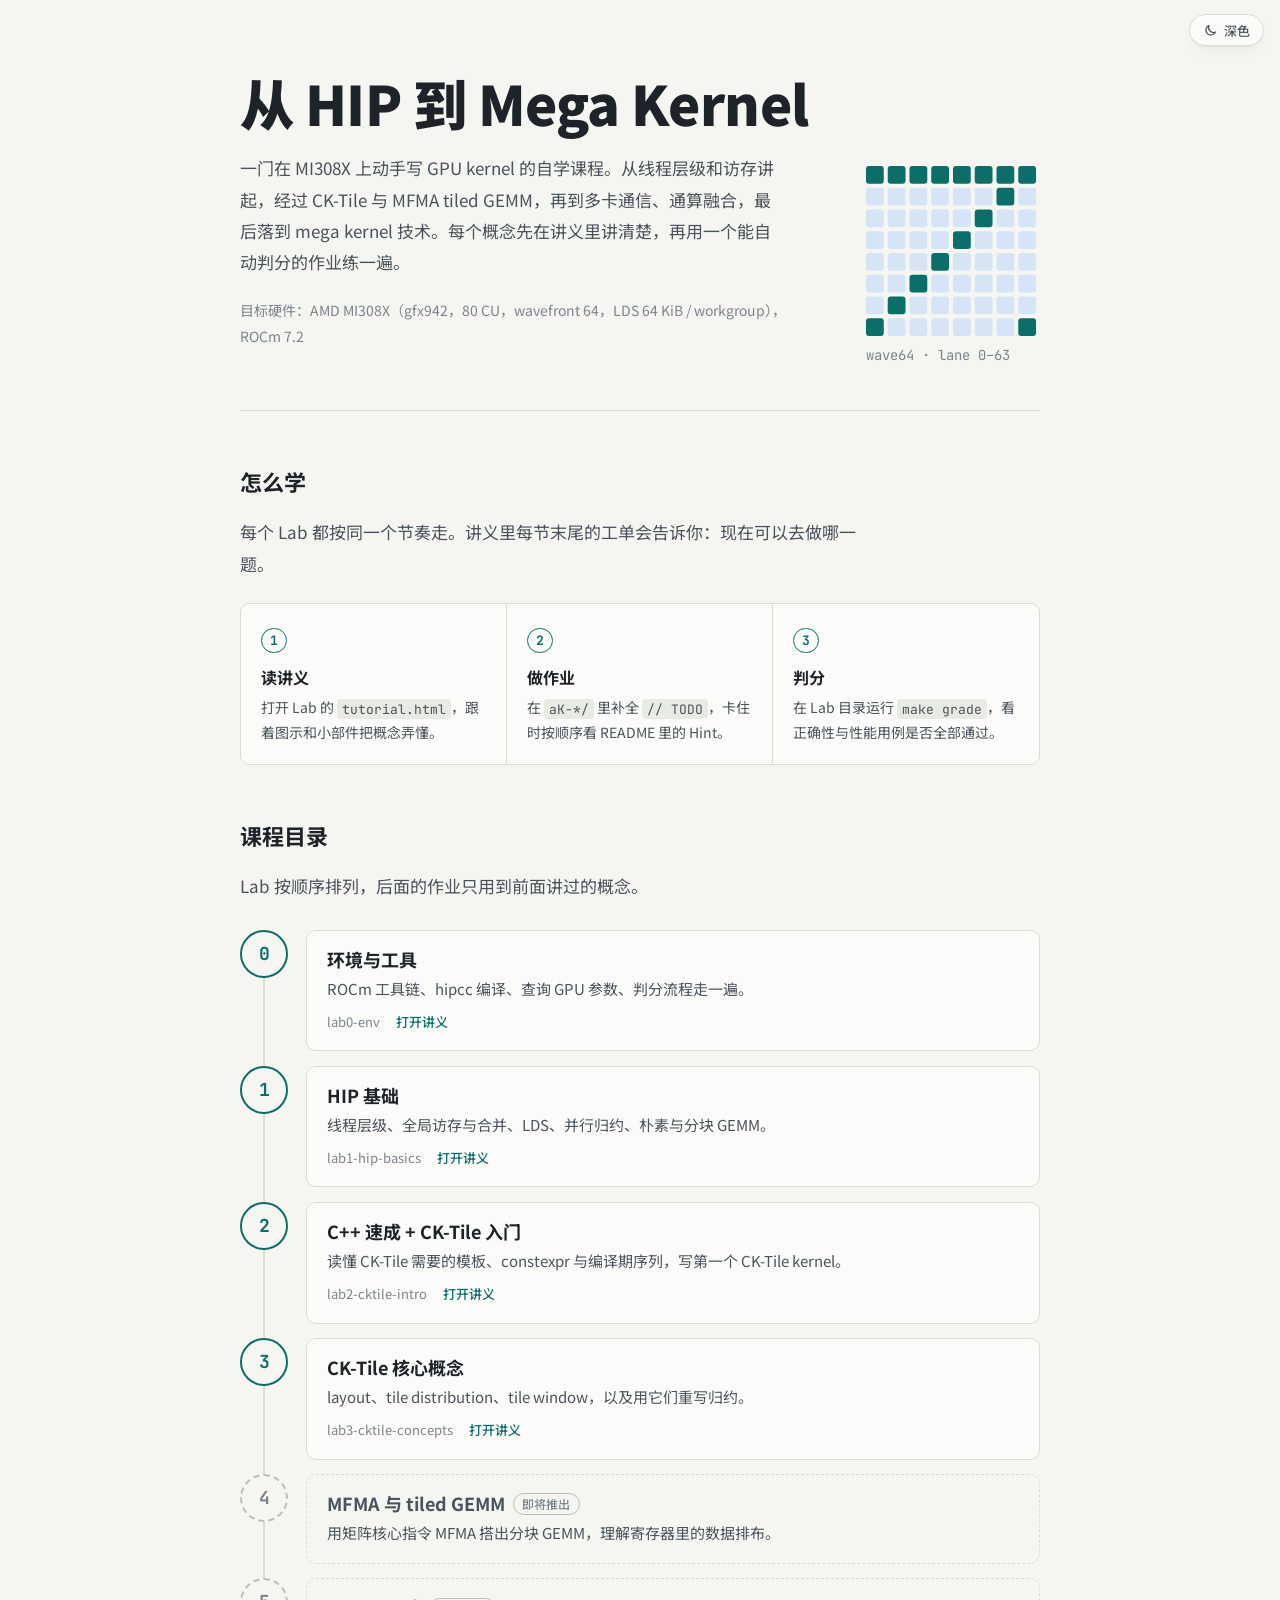
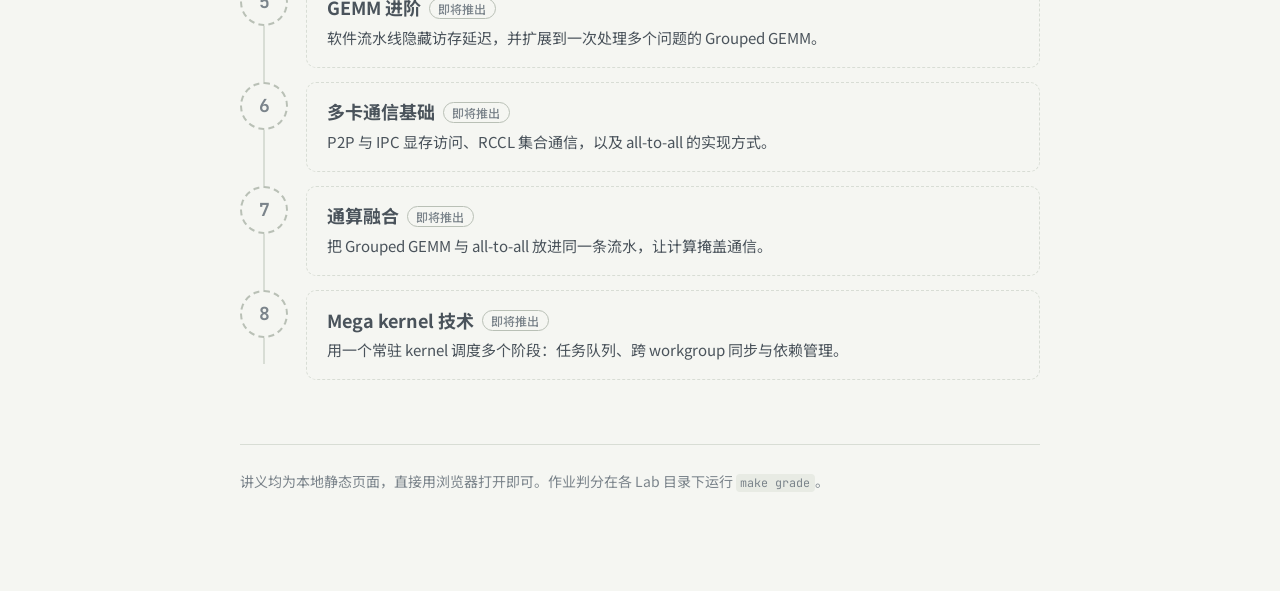
==== site/index.html @ 119263e5 "feat(site): add tutorial design system and course index Co-Authored-By: Claude <noreply@anthropic.co" ====
<!doctype html>
<html lang="zh-CN">
<head>
<meta charset="utf-8">
<meta name="viewport" content="width=device-width, initial-scale=1">
<title>HIP / CK-Tile 自学课程</title>
<link rel="stylesheet" href="../common/tutorial.css">
<script src="../common/tutorial.js"></script>
</head>
<body class="site">
<main class="site-main">

<header class="site-hero">
  <div>
    <h1>从 HIP 到 Mega Kernel</h1>
    <p class="lede">一门在 MI308X 上动手写 GPU kernel 的自学课程。从线程层级和访存讲起，经过 CK-Tile 与 MFMA tiled GEMM，再到多卡通信、通算融合，最后落到 mega kernel 技术。每个概念先在讲义里讲清楚，再用一个能自动判分的作业练一遍。</p>
    <p class="hw">目标硬件：AMD MI308X（gfx942，80 CU，wavefront 64，LDS 64 KiB / workgroup），ROCm 7.2</p>
  </div>
  <svg class="wave-art" viewBox="-1 -1 89 102" role="img" aria-label="一个 wavefront 的 64 个 lane">
      <rect x="0" y="0" width="9" height="9" rx="1.5" class="on"/>
      <rect x="11" y="0" width="9" height="9" rx="1.5" class="on"/>
      <rect x="22" y="0" width="9" height="9" rx="1.5" class="on"/>
      <rect x="33" y="0" width="9" height="9" rx="1.5" class="on"/>
      <rect x="44" y="0" width="9" height="9" rx="1.5" class="on"/>
      <rect x="55" y="0" width="9" height="9" rx="1.5" class="on"/>
      <rect x="66" y="0" width="9" height="9" rx="1.5" class="on"/>
      <rect x="77" y="0" width="9" height="9" rx="1.5" class="on"/>
      <rect x="0" y="11" width="9" height="9" rx="1.5"/>
      <rect x="11" y="11" width="9" height="9" rx="1.5"/>
      <rect x="22" y="11" width="9" height="9" rx="1.5"/>
      <rect x="33" y="11" width="9" height="9" rx="1.5"/>
      <rect x="44" y="11" width="9" height="9" rx="1.5"/>
      <rect x="55" y="11" width="9" height="9" rx="1.5"/>
      <rect x="66" y="11" width="9" height="9" rx="1.5" class="on"/>
      <rect x="77" y="11" width="9" height="9" rx="1.5"/>
      <rect x="0" y="22" width="9" height="9" rx="1.5"/>
      <rect x="11" y="22" width="9" height="9" rx="1.5"/>
      <rect x="22" y="22" width="9" height="9" rx="1.5"/>
      <rect x="33" y="22" width="9" height="9" rx="1.5"/>
      <rect x="44" y="22" width="9" height="9" rx="1.5"/>
      <rect x="55" y="22" width="9" height="9" rx="1.5" class="on"/>
      <rect x="66" y="22" width="9" height="9" rx="1.5"/>
      <rect x="77" y="22" width="9" height="9" rx="1.5"/>
      <rect x="0" y="33" width="9" height="9" rx="1.5"/>
      <rect x="11" y="33" width="9" height="9" rx="1.5"/>
      <rect x="22" y="33" width="9" height="9" rx="1.5"/>
      <rect x="33" y="33" width="9" height="9" rx="1.5"/>
      <rect x="44" y="33" width="9" height="9" rx="1.5" class="on"/>
      <rect x="55" y="33" width="9" height="9" rx="1.5"/>
      <rect x="66" y="33" width="9" height="9" rx="1.5"/>
      <rect x="77" y="33" width="9" height="9" rx="1.5"/>
      <rect x="0" y="44" width="9" height="9" rx="1.5"/>
      <rect x="11" y="44" width="9" height="9" rx="1.5"/>
      <rect x="22" y="44" width="9" height="9" rx="1.5"/>
      <rect x="33" y="44" width="9" height="9" rx="1.5" class="on"/>
      <rect x="44" y="44" width="9" height="9" rx="1.5"/>
      <rect x="55" y="44" width="9" height="9" rx="1.5"/>
      <rect x="66" y="44" width="9" height="9" rx="1.5"/>
      <rect x="77" y="44" width="9" height="9" rx="1.5"/>
      <rect x="0" y="55" width="9" height="9" rx="1.5"/>
      <rect x="11" y="55" width="9" height="9" rx="1.5"/>
      <rect x="22" y="55" width="9" height="9" rx="1.5" class="on"/>
      <rect x="33" y="55" width="9" height="9" rx="1.5"/>
      <rect x="44" y="55" width="9" height="9" rx="1.5"/>
      <rect x="55" y="55" width="9" height="9" rx="1.5"/>
      <rect x="66" y="55" width="9" height="9" rx="1.5"/>
      <rect x="77" y="55" width="9" height="9" rx="1.5"/>
      <rect x="0" y="66" width="9" height="9" rx="1.5"/>
      <rect x="11" y="66" width="9" height="9" rx="1.5" class="on"/>
      <rect x="22" y="66" width="9" height="9" rx="1.5"/>
      <rect x="33" y="66" width="9" height="9" rx="1.5"/>
      <rect x="44" y="66" width="9" height="9" rx="1.5"/>
      <rect x="55" y="66" width="9" height="9" rx="1.5"/>
      <rect x="66" y="66" width="9" height="9" rx="1.5"/>
      <rect x="77" y="66" width="9" height="9" rx="1.5"/>
      <rect x="0" y="77" width="9" height="9" rx="1.5" class="on"/>
      <rect x="11" y="77" width="9" height="9" rx="1.5"/>
      <rect x="22" y="77" width="9" height="9" rx="1.5"/>
      <rect x="33" y="77" width="9" height="9" rx="1.5"/>
      <rect x="44" y="77" width="9" height="9" rx="1.5"/>
      <rect x="55" y="77" width="9" height="9" rx="1.5"/>
      <rect x="66" y="77" width="9" height="9" rx="1.5"/>
      <rect x="77" y="77" width="9" height="9" rx="1.5" class="on"/>
      <text x="0" y="98">wave64 · lane 0–63</text>
  </svg>
</header>

<section class="site-section" aria-labelledby="how">
  <h2 id="how">怎么学</h2>
  <p>每个 Lab 都按同一个节奏走。讲义里每节末尾的工单会告诉你：现在可以去做哪一题。</p>
  <ol class="loop">
    <li><b>读讲义</b><span>打开 Lab 的 <code>tutorial.html</code>，跟着图示和小部件把概念弄懂。</span></li>
    <li><b>做作业</b><span>在 <code>aK-*/</code> 里补全 <code>// TODO</code>，卡住时按顺序看 README 里的 Hint。</span></li>
    <li><b>判分</b><span>在 Lab 目录运行 <code>make grade</code>，看正确性与性能用例是否全部通过。</span></li>
  </ol>
</section>

<section class="site-section" aria-labelledby="labs">
  <h2 id="labs">课程目录</h2>
  <p>Lab 按顺序排列，后面的作业只用到前面讲过的概念。</p>
  <ol class="lab-track">
    <li class="lab">
      <span class="lab-num" aria-hidden="true">0</span>
      <a class="lab-card" href="../lab0-env/tutorial.html">
        <p class="lab-title">环境与工具</p>
        <p class="lab-topics">ROCm 工具链、hipcc 编译、查询 GPU 参数、判分流程走一遍。</p>
        <div class="lab-foot"><span>lab0-env</span><span class="go">打开讲义</span></div>
      </a>
    </li>
    <li class="lab">
      <span class="lab-num" aria-hidden="true">1</span>
      <a class="lab-card" href="../lab1-hip-basics/tutorial.html">
        <p class="lab-title">HIP 基础</p>
        <p class="lab-topics">线程层级、全局访存与合并、LDS、并行归约、朴素与分块 GEMM。</p>
        <div class="lab-foot"><span>lab1-hip-basics</span><span class="go">打开讲义</span></div>
      </a>
    </li>
    <li class="lab">
      <span class="lab-num" aria-hidden="true">2</span>
      <a class="lab-card" href="../lab2-cktile-intro/tutorial.html">
        <p class="lab-title">C++ 速成 + CK-Tile 入门</p>
        <p class="lab-topics">读懂 CK-Tile 需要的模板、constexpr 与编译期序列，写第一个 CK-Tile kernel。</p>
        <div class="lab-foot"><span>lab2-cktile-intro</span><span class="go">打开讲义</span></div>
      </a>
    </li>
    <li class="lab">
      <span class="lab-num" aria-hidden="true">3</span>
      <a class="lab-card" href="../lab3-cktile-concepts/tutorial.html">
        <p class="lab-title">CK-Tile 核心概念</p>
        <p class="lab-topics">layout、tile distribution、tile window，以及用它们重写归约。</p>
        <div class="lab-foot"><span>lab3-cktile-concepts</span><span class="go">打开讲义</span></div>
      </a>
    </li>
    <li class="lab soon">
      <span class="lab-num" aria-hidden="true">4</span>
      <div class="lab-card">
        <p class="lab-title">MFMA 与 tiled GEMM<span class="tag-soon">即将推出</span></p>
        <p class="lab-topics">用矩阵核心指令 MFMA 搭出分块 GEMM，理解寄存器里的数据排布。</p>
      </div>
    </li>
    <li class="lab soon">
      <span class="lab-num" aria-hidden="true">5</span>
      <div class="lab-card">
        <p class="lab-title">GEMM 进阶<span class="tag-soon">即将推出</span></p>
        <p class="lab-topics">软件流水线隐藏访存延迟，并扩展到一次处理多个问题的 Grouped GEMM。</p>
      </div>
    </li>
    <li class="lab soon">
      <span class="lab-num" aria-hidden="true">6</span>
      <div class="lab-card">
        <p class="lab-title">多卡通信基础<span class="tag-soon">即将推出</span></p>
        <p class="lab-topics">P2P 与 IPC 显存访问、RCCL 集合通信，以及 all-to-all 的实现方式。</p>
      </div>
    </li>
    <li class="lab soon">
      <span class="lab-num" aria-hidden="true">7</span>
      <div class="lab-card">
        <p class="lab-title">通算融合<span class="tag-soon">即将推出</span></p>
        <p class="lab-topics">把 Grouped GEMM 与 all-to-all 放进同一条流水，让计算掩盖通信。</p>
      </div>
    </li>
    <li class="lab soon">
      <span class="lab-num" aria-hidden="true">8</span>
      <div class="lab-card">
        <p class="lab-title">Mega kernel 技术<span class="tag-soon">即将推出</span></p>
        <p class="lab-topics">用一个常驻 kernel 调度多个阶段：任务队列、跨 workgroup 同步与依赖管理。</p>
      </div>
    </li>
  </ol>
</section>

<footer class="site-footer">
  <p>讲义均为本地静态页面，直接用浏览器打开即可。作业判分在各 Lab 目录下运行 <code>make grade</code>。</p>
</footer>
</main>
</body>
</html>
---- common/tutorial.css ----
/* 设计方向：「工程讲义 / 实验记录本」——冷调绘图纸底色、墨色正文、硅片青作结构色，长时间阅读优先。
   唯一的“大胆”之处是 assignment-card：做成带撕线票根的实验工单，把读讲义和动手做作业明确连接起来。
   图示 figure.diagram 用浅网格底纹（工程制图感），SVG 颜色只取 --d-* 变量，浅/深色自动适配。
   其余组件克制：callout 用左侧色条 + 标签，代码块用安静的浅底面板与语言标签。
   正文 Noto Sans SC 17px / 1.85 行高、行宽约 38 个汉字；代码 JetBrains Mono。 */

@import url("https://fonts.googleapis.com/css2?family=JetBrains+Mono:wght@400;500;700&family=Noto+Sans+SC:wght@400;500;700;900&display=swap");

/* ---------- 颜色 token ---------- */
:root {
  color-scheme: light;
  --paper: #f5f6f2;          /* 页面底：冷调绘图纸 */
  --paper-raised: #fbfcf9;   /* 抬升面：卡片、表格 */
  --ink: #1d2328;            /* 正文 */
  --ink-soft: #4a535b;       /* 次要文字 */
  --ink-faint: #7b848b;      /* 注释、元信息 */
  --rule: #d8ddd5;           /* 分隔线 */
  --rule-strong: #b9c0b6;
  --grid: rgba(11, 110, 105, 0.07);

  --accent: #0b6e69;         /* 硅片青：链接、目录高亮 */
  --accent-soft: #dcece9;
  --signal: #9a5a07;         /* 工单琥珀：assignment */
  --signal-soft: #f6ead6;
  --note: #2b5c9e;
  --note-soft: #e3ebf6;
  --warn: #8a6100;
  --warn-soft: #f7efd6;
  --pitfall: #b3261e;
  --pitfall-soft: #f8e4e1;

  --code-bg: #eceee8;
  --code-ink: #1f262c;
  --code-border: #d3d8cf;
  --inline-code-bg: #e8ebe4;

  /* 代码高亮 */
  --hl-keyword: #7a2fa3;
  --hl-type: #0b6e69;
  --hl-string: #8a4a00;
  --hl-number: #a3341e;
  --hl-comment: #6f7a72;
  --hl-func: #2b5c9e;
  --hl-meta: #a3341e;

  /* SVG 图示调色板 */
  --d-stroke: #3a434b;
  --d-text: #1d2328;
  --d-muted: #8a939a;
  --d-bg: #fbfcf9;
  --d-1: #3f7fc4;   /* 蓝：线程 / lane */
  --d-2: #19958c;   /* 青：LDS / 共享 */
  --d-3: #d18a1c;   /* 琥珀：全局内存 */
  --d-4: #c0493a;   /* 红：冲突 / 高亮 */
  --d-5: #7a56b8;   /* 紫：寄存器 */
  --d-1-soft: #d6e5f5;
  --d-2-soft: #d2ece9;
  --d-3-soft: #f5e4c7;
  --d-4-soft: #f4d8d3;
  --d-5-soft: #e4dcf2;

  --focus: #0b6e69;
  --shadow: 0 1px 0 rgba(29, 35, 40, 0.04), 0 6px 18px -10px rgba(29, 35, 40, 0.18);

  --font-body: "Noto Sans SC", system-ui, -apple-system, "PingFang SC", "Microsoft YaHei", sans-serif;
  --font-mono: "JetBrains Mono", ui-monospace, "SFMono-Regular", Menlo, Consolas, monospace;
  --measure: 40rem;
  --toc-w: 16rem;
}

@media (prefers-color-scheme: dark) {
  :root:not([data-theme="light"]) {
    color-scheme: dark;
    --paper: #171c21;
    --paper-raised: #1e252b;
    --ink: #e2e6e3;
    --ink-soft: #b3bbb8;
    --ink-faint: #848d8b;
    --rule: #2e373e;
    --rule-strong: #43505a;
    --grid: rgba(94, 200, 190, 0.06);
    --accent: #5ec8be;
    --accent-soft: #1d3b3a;
    --signal: #e8ae55;
    --signal-soft: #352a19;
    --note: #86b2ea;
    --note-soft: #1c2a3c;
    --warn: #e2c060;
    --warn-soft: #332d17;
    --pitfall: #f08b80;
    --pitfall-soft: #3a201e;
    --code-bg: #12171b;
    --code-ink: #dde3e0;
    --code-border: #2a333a;
    --inline-code-bg: #262e35;
    --hl-keyword: #d19bf0;
    --hl-type: #6fd3c8;
    --hl-string: #e8b46e;
    --hl-number: #f29a86;
    --hl-comment: #7d8a86;
    --hl-func: #8fb8f0;
    --hl-meta: #f29a86;
    --d-stroke: #b9c2c0;
    --d-text: #e2e6e3;
    --d-muted: #7d8785;
    --d-bg: #1e252b;
    --d-1: #6ea6e6;
    --d-2: #4cc2b6;
    --d-3: #e3a548;
    --d-4: #ec7565;
    --d-5: #a88ae0;
    --d-1-soft: #22344a;
    --d-2-soft: #1b3936;
    --d-3-soft: #3b2f1b;
    --d-4-soft: #40241f;
    --d-5-soft: #2f2742;
    --focus: #5ec8be;
    --shadow: 0 1px 0 rgba(0, 0, 0, 0.3), 0 8px 22px -12px rgba(0, 0, 0, 0.6);
  }
}

:root[data-theme="dark"] {
  color-scheme: dark;
  --paper: #171c21;
  --paper-raised: #1e252b;
  --ink: #e2e6e3;
  --ink-soft: #b3bbb8;
  --ink-faint: #848d8b;
  --rule: #2e373e;
  --rule-strong: #43505a;
  --grid: rgba(94, 200, 190, 0.06);
  --accent: #5ec8be;
  --accent-soft: #1d3b3a;
  --signal: #e8ae55;
  --signal-soft: #352a19;
  --note: #86b2ea;
  --note-soft: #1c2a3c;
  --warn: #e2c060;
  --warn-soft: #332d17;
  --pitfall: #f08b80;
  --pitfall-soft: #3a201e;
  --code-bg: #12171b;
  --code-ink: #dde3e0;
  --code-border: #2a333a;
  --inline-code-bg: #262e35;
  --hl-keyword: #d19bf0;
  --hl-type: #6fd3c8;
  --hl-string: #e8b46e;
  --hl-number: #f29a86;
  --hl-comment: #7d8a86;
  --hl-func: #8fb8f0;
  --hl-meta: #f29a86;
  --d-stroke: #b9c2c0;
  --d-text: #e2e6e3;
  --d-muted: #7d8785;
  --d-bg: #1e252b;
  --d-1: #6ea6e6;
  --d-2: #4cc2b6;
  --d-3: #e3a548;
  --d-4: #ec7565;
  --d-5: #a88ae0;
  --d-1-soft: #22344a;
  --d-2-soft: #1b3936;
  --d-3-soft: #3b2f1b;
  --d-4-soft: #40241f;
  --d-5-soft: #2f2742;
  --focus: #5ec8be;
  --shadow: 0 1px 0 rgba(0, 0, 0, 0.3), 0 8px 22px -12px rgba(0, 0, 0, 0.6);
}

/* ---------- 基础 ---------- */
*, *::before, *::after { box-sizing: border-box; }
html { -webkit-text-size-adjust: 100%; scroll-behavior: smooth; scroll-padding-top: 1.5rem; }
@media (prefers-reduced-motion: reduce) { html { scroll-behavior: auto; } * { transition: none !important; animation: none !important; } }

body {
  margin: 0;
  background: var(--paper);
  color: var(--ink);
  font-family: var(--font-body);
  font-size: 17px;
  line-height: 1.85;
  font-feature-settings: "palt" 0;
  text-rendering: optimizeLegibility;
  -webkit-font-smoothing: antialiased;
  overflow-wrap: break-word;
}

a { color: var(--accent); text-decoration: underline; text-decoration-thickness: 1px; text-underline-offset: 3px; text-decoration-color: color-mix(in srgb, var(--accent) 45%, transparent); }
a:hover { text-decoration-color: var(--accent); }
:focus-visible { outline: 2px solid var(--focus); outline-offset: 2px; border-radius: 3px; }

::selection { background: var(--accent-soft); color: var(--ink); }

/* ---------- 页面骨架 ---------- */
body.tut {
  display: grid;
  grid-template-columns: var(--toc-w) minmax(0, 1fr);
  min-height: 100vh;
}

.toc {
  position: sticky;
  top: 0;
  align-self: start;
  height: 100vh;
  overflow-y: auto;
  padding: 2rem 1.25rem 3rem 1.5rem;
  border-right: 1px solid var(--rule);
  font-size: 0.875rem;
  line-height: 1.55;
  scrollbar-width: thin;
}
.toc a.toc-home { display: inline-block; border-left: 0; padding: 0; color: var(--ink-faint); text-decoration: none; font-size: 0.8125rem; margin-bottom: 0.75rem; }
.toc a.toc-home:hover { color: var(--accent); }
.toc-title { font-weight: 700; font-size: 0.9375rem; color: var(--ink); margin: 0 0 1rem; line-height: 1.4; }
.toc ol { list-style: none; margin: 0; padding: 0; }
.toc li { margin: 0; }
.toc a {
  display: block;
  padding: 0.3rem 0 0.3rem 0.75rem;
  border-left: 2px solid var(--rule);
  color: var(--ink-soft);
  text-decoration: none;
}
.toc a:hover { color: var(--ink); border-left-color: var(--rule-strong); }
.toc li.lvl-3 a { padding-left: 1.6rem; font-size: 0.8125rem; color: var(--ink-faint); }
.toc a.active { color: var(--accent); border-left-color: var(--accent); font-weight: 500; }
.toc li.lvl-3 a.active { color: var(--accent); }
.toc a .sec { font-family: var(--font-mono); font-size: 0.8em; margin-right: 0.45em; opacity: 0.85; }
.toc-toggle { display: none; }

.content {
  min-width: 0;
  padding: 3.5rem clamp(1rem, 5vw, 4rem) 6rem;
}
.content > * { max-width: var(--measure); margin-left: auto; margin-right: auto; }
.content > figure.diagram, .content > .widget, .content > pre, .content > .table-wrap, .content > table.facts { max-width: calc(var(--measure) + 6rem); }

/* ---------- 标题与正文 ---------- */
.doc-header { margin-bottom: 3rem; padding-bottom: 2rem; border-bottom: 1px solid var(--rule); }
.doc-kicker { color: var(--accent); font-weight: 500; font-size: 0.9375rem; margin: 0 0 0.5rem; }
h1 {
  font-size: clamp(2rem, 4.5vw, 2.75rem);
  line-height: 1.25;
  font-weight: 900;
  letter-spacing: -0.01em;
  margin: 0 0 1rem;
}
.doc-lede { color: var(--ink-soft); font-size: 1.0625rem; margin: 0; }
.doc-meta { color: var(--ink-faint); font-size: 0.875rem; margin-top: 1rem; }

h2 {
  font-size: 1.625rem;
  line-height: 1.35;
  font-weight: 700;
  margin-top: 4.5rem;
  margin-bottom: 1.25rem;
  padding-top: 1.25rem;
  border-top: 1px solid var(--rule);
}
h2 .sec, h3 .sec { font-family: var(--font-mono); font-weight: 500; color: var(--accent); margin-right: 0.6em; font-size: 0.85em; }
h3 { font-size: 1.25rem; line-height: 1.45; font-weight: 700; margin-top: 2.75rem; margin-bottom: 0.75rem; }
h4 { font-size: 1.0625rem; font-weight: 700; margin-top: 2rem; margin-bottom: 0.5rem; }
h2, h3, h4 { scroll-margin-top: 1.5rem; }
h2 + h3 { margin-top: 1.5rem; }
.doc-header + h2 { border-top: 0; padding-top: 0; margin-top: 0; }

p { margin: 0 0 1.15em; }
ul, ol { padding-left: 1.5em; margin: 0 0 1.15em; }
li { margin: 0.3em 0; }
li::marker { color: var(--ink-faint); }
strong { font-weight: 700; color: var(--ink); }
em { font-style: normal; text-emphasis: filled dot; -webkit-text-emphasis: filled dot; text-emphasis-color: var(--accent); -webkit-text-emphasis-color: var(--accent); text-emphasis-position: under right; -webkit-text-emphasis-position: under; }
hr { border: 0; border-top: 1px solid var(--rule); margin: 3rem auto; }
blockquote { margin: 1.5em auto; padding: 0 0 0 1.2em; border-left: 3px solid var(--rule-strong); color: var(--ink-soft); }

/* ---------- 代码 ---------- */
code, kbd, samp, pre { font-family: var(--font-mono); font-size: 0.875em; font-variant-ligatures: none; }
:not(pre) > code {
  background: var(--inline-code-bg);
  padding: 0.12em 0.38em;
  border-radius: 4px;
  font-size: 0.84em;
  white-space: break-spaces;
}
pre {
  position: relative;
  background: var(--code-bg);
  color: var(--code-ink);
  border: 1px solid var(--code-border);
  border-radius: 8px;
  padding: 1.1rem 1.25rem;
  margin: 1.5rem auto 1.75rem;
  overflow-x: auto;
  line-height: 1.65;
  font-size: 0.875rem;
  tab-size: 4;
  scrollbar-width: thin;
}
pre code { font-size: inherit; background: none; padding: 0; color: inherit; display: block; }
pre[data-lang]::before {
  content: attr(data-lang);
  position: absolute;
  top: 0;
  right: 0;
  padding: 0.15rem 0.6rem;
  font-size: 0.6875rem;
  color: var(--ink-faint);
  border-left: 1px solid var(--code-border);
  border-bottom: 1px solid var(--code-border);
  border-bottom-left-radius: 6px;
  background: var(--paper-raised);
}
pre .copy-btn {
  position: absolute;
  bottom: 0.5rem;
  right: 0.5rem;
  opacity: 0;
}
pre:hover .copy-btn, pre .copy-btn:focus-visible { opacity: 1; }
@media (hover: none) { pre .copy-btn { opacity: 1; } }

/* highlight.js 配色（不加载外部主题，颜色全部来自 token） */
.hljs { background: transparent; color: var(--code-ink); }
.hljs-keyword, .hljs-selector-tag, .hljs-built_in.hljs-keyword { color: var(--hl-keyword); }
.hljs-type, .hljs-built_in, .hljs-class .hljs-title, .hljs-title.class_ { color: var(--hl-type); }
.hljs-string, .hljs-char, .hljs-template-variable { color: var(--hl-string); }
.hljs-number, .hljs-literal { color: var(--hl-number); }
.hljs-comment, .hljs-quote { color: var(--hl-comment); } /* 不用斜体：中文斜体难读 */
.hljs-title.function_, .hljs-function .hljs-title { color: var(--hl-func); }
.hljs-meta, .hljs-meta .hljs-keyword { color: var(--hl-meta); }
.hljs-meta .hljs-string { color: var(--hl-string); }
.hljs-variable, .hljs-attr, .hljs-params { color: var(--code-ink); }
.hljs-subst { color: var(--code-ink); }
.hljs-emphasis { font-style: italic; }
.hljs-strong { font-weight: 700; }
/* 代码里的 TODO 标记 */
.hljs-comment .todo, code .todo { color: var(--signal); font-weight: 700; font-style: normal; }

/* ---------- 按钮 / 键帽 ---------- */
.btn {
  font: 500 0.75rem/1 var(--font-body);
  color: var(--ink-soft);
  background: var(--paper-raised);
  border: 1px solid var(--rule-strong);
  border-radius: 5px;
  padding: 0.4rem 0.6rem;
  cursor: pointer;
}
.btn:hover { color: var(--ink); border-color: var(--ink-faint); }

.kbd, kbd {
  display: inline-block;
  font-family: var(--font-mono);
  font-size: 0.78em;
  line-height: 1.3;
  padding: 0.1em 0.45em;
  border: 1px solid var(--rule-strong);
  border-bottom-width: 2px;
  border-radius: 4px;
  background: var(--paper-raised);
  color: var(--ink);
  white-space: nowrap;
}

/* ---------- 主题切换 ---------- */
.theme-toggle {
  position: fixed;
  top: 0.9rem;
  right: 1rem;
  z-index: 30;
  display: inline-flex;
  align-items: center;
  gap: 0.4rem;
  font: 500 0.8125rem/1 var(--font-body);
  color: var(--ink-soft);
  background: var(--paper-raised);
  border: 1px solid var(--rule);
  border-radius: 999px;
  padding: 0.45rem 0.8rem;
  cursor: pointer;
  box-shadow: var(--shadow);
}
.theme-toggle:hover { color: var(--ink); border-color: var(--rule-strong); }
.theme-toggle svg { width: 15px; height: 15px; }

/* ---------- Callout ---------- */
.callout {
  --c: var(--note);
  --c-soft: var(--note-soft);
  position: relative;
  margin: 1.75rem auto;
  padding: 0.95rem 1.2rem 0.95rem 1.25rem;
  background: var(--c-soft);
  border-left: 4px solid var(--c);
  border-radius: 0 8px 8px 0;
  font-size: 0.96rem;
  line-height: 1.8;
}
.callout > :last-child { margin-bottom: 0; }
.callout::before {
  content: "说明";
  display: block;
  font-weight: 700;
  font-size: 0.875rem;
  color: var(--c);
  margin-bottom: 0.25rem;
}
.callout[data-title]::before { content: attr(data-title); }
.callout.note { --c: var(--note); --c-soft: var(--note-soft); }
.callout.warn { --c: var(--warn); --c-soft: var(--warn-soft); }
.callout.warn:not([data-title])::before { content: "注意"; }
.callout.pitfall { --c: var(--pitfall); --c-soft: var(--pitfall-soft); border-left-style: double; border-left-width: 6px; }
.callout.pitfall:not([data-title])::before { content: "常见坑"; }
.callout :not(pre) > code { background: color-mix(in srgb, var(--paper-raised) 70%, transparent); }
.callout pre { background: var(--paper-raised); }

/* ---------- Assignment 工单 ---------- */
.assignment-card {
  display: grid;
  grid-template-columns: 6.5rem minmax(0, 1fr);
  margin: 2.5rem auto;
  background: var(--paper-raised);
  border: 1px solid var(--rule-strong);
  border-radius: 10px;
  box-shadow: var(--shadow);
  overflow: hidden;
}
.assignment-card .ac-stub {
  position: relative;
  display: flex;
  flex-direction: column;
  align-items: center;
  justify-content: center;
  gap: 0.15rem;
  padding: 1rem 0.5rem;
  background: var(--signal-soft);
  color: var(--signal);
  border-right: 2px dashed color-mix(in srgb, var(--signal) 45%, transparent);
}
/* 撕线上的两个半圆缺口 */
.assignment-card .ac-stub::before, .assignment-card .ac-stub::after {
  content: "";
  position: absolute;
  right: -9px;
  width: 16px;
  height: 16px;
  border-radius: 50%;
  background: var(--paper);
  border: 1px solid var(--rule-strong);
}
.assignment-card .ac-stub::before { top: -9px; }
.assignment-card .ac-stub::after { bottom: -9px; }
.assignment-card .ac-id { font-family: var(--font-mono); font-weight: 700; font-size: 2rem; line-height: 1; }
.assignment-card .ac-label { font-size: 0.75rem; font-weight: 500; }
.assignment-card .ac-body { padding: 1.1rem 1.4rem 1.2rem; min-width: 0; }
.assignment-card .ac-title { font-weight: 700; font-size: 1.0625rem; margin: 0 0 0.35rem; color: var(--ink); }
.assignment-card .ac-desc { color: var(--ink-soft); font-size: 0.9375rem; line-height: 1.75; }
.assignment-card .ac-desc > :last-child { margin-bottom: 0; }
.assignment-card .ac-desc p { margin-bottom: 0.6em; }
.assignment-card .ac-rows { margin: 0.8rem 0 0; display: grid; grid-template-columns: auto minmax(0, 1fr); gap: 0.35rem 0.8rem; font-size: 0.875rem; align-items: center; }
.assignment-card .ac-rows dt { color: var(--ink-faint); }
.assignment-card .ac-rows dd { margin: 0; min-width: 0; }
.assignment-card .ac-path { font-family: var(--font-mono); font-size: 0.8125rem; color: var(--ink); overflow-wrap: anywhere; }
.assignment-card .ac-cmd {
  display: flex;
  align-items: center;
  gap: 0.6rem;
  min-width: 0;
  background: var(--code-bg);
  border: 1px solid var(--code-border);
  border-radius: 6px;
  padding: 0.3rem 0.35rem 0.3rem 0.7rem;
}
.assignment-card .ac-cmd code { flex: 1; min-width: 0; font-size: 0.8125rem; color: var(--code-ink); background: none; padding: 0; white-space: nowrap; overflow-x: auto; }
.assignment-card .ac-cmd code::before { content: "$ "; color: var(--ink-faint); }

/* ---------- 图示 ---------- */
figure.diagram {
  margin: 2rem auto 2.25rem;
  padding: 1.25rem;
  background-color: var(--d-bg);
  background-image:
    linear-gradient(var(--grid) 1px, transparent 1px),
    linear-gradient(90deg, var(--grid) 1px, transparent 1px);
  background-size: 16px 16px;
  background-position: -1px -1px;
  border: 1px solid var(--rule);
  border-radius: 8px;
}
figure.diagram svg { display: block; width: 100%; height: auto; max-height: 70vh; margin: 0 auto; overflow: visible; }
figure.diagram svg text { fill: var(--d-text); font-family: var(--font-body); }
figure.diagram svg .mono { font-family: var(--font-mono); }
figure.diagram figcaption, .widget figcaption {
  margin-top: 0.9rem;
  font-size: 0.875rem;
  color: var(--ink-soft);
  line-height: 1.65;
}
figure.diagram figcaption b, .widget figcaption b { color: var(--ink); font-weight: 700; margin-right: 0.4em; }

/* ---------- 交互小部件 ---------- */
.widget {
  margin: 2rem auto 2.25rem;
  padding: 1.1rem 1.25rem 1.25rem;
  background: var(--paper-raised);
  border: 1px solid var(--rule-strong);
  border-radius: 8px;
  box-shadow: var(--shadow);
}
.widget-head { display: flex; align-items: baseline; gap: 0.6rem; margin-bottom: 0.8rem; font-size: 0.9375rem; }
.widget-head b { font-weight: 700; }
.widget-head .hint { color: var(--ink-faint); font-size: 0.8125rem; }
.widget-controls { display: flex; flex-wrap: wrap; gap: 0.6rem 1.5rem; align-items: center; margin-bottom: 0.9rem; font-size: 0.875rem; }
.widget-controls label { display: inline-flex; align-items: center; gap: 0.6rem; color: var(--ink-soft); }
.widget output, .widget .readout { font-family: var(--font-mono); font-weight: 700; color: var(--accent); min-width: 3ch; display: inline-block; }
.widget svg { display: block; width: 100%; height: auto; }
.widget svg text { fill: var(--d-text); font-family: var(--font-body); }
.widget input[type="range"] { accent-color: var(--accent); width: min(16rem, 60vw); }
.widget select, .widget input[type="number"] {
  font: inherit; color: var(--ink); background: var(--paper); border: 1px solid var(--rule-strong); border-radius: 5px; padding: 0.2rem 0.4rem;
}
.widget-fallback { color: var(--ink-faint); font-size: 0.875rem; }

/* ---------- 表格 ---------- */
.table-wrap { overflow-x: auto; margin: 1.75rem auto; }
table { border-collapse: collapse; width: 100%; font-size: 0.9375rem; }
table.facts {
  margin: 1.75rem auto;
  background: var(--paper-raised);
  border: 1px solid var(--rule);
  border-radius: 8px;
  border-collapse: separate;
  border-spacing: 0;
  overflow: hidden;
  line-height: 1.6;
}
.table-wrap > table.facts { margin: 0; }
table.facts caption { caption-side: top; text-align: left; font-size: 0.875rem; color: var(--ink-soft); padding: 0 0 0.5rem; }
table.facts th, table.facts td { padding: 0.55rem 0.9rem; text-align: left; border-bottom: 1px solid var(--rule); vertical-align: top; }
table.facts thead th { font-size: 0.8125rem; font-weight: 700; color: var(--ink-soft); background: var(--paper); }
table.facts tbody tr:last-child > * { border-bottom: 0; }
table.facts tbody th { font-weight: 500; color: var(--ink); white-space: nowrap; }
table.facts td.num, table.facts .num { font-family: var(--font-mono); font-size: 0.875rem; text-align: right; white-space: nowrap; }
table.facts td.src { color: var(--ink-faint); font-size: 0.8125rem; }

/* ---------- 节末对应作业的小标注 ---------- */
.sec-assign { font-size: 0.875rem; color: var(--ink-faint); margin: 1.5rem auto; }
.sec-assign a { color: var(--signal); }

/* ---------- 页脚 ---------- */
.doc-footer { margin-top: 5rem; padding-top: 1.5rem; border-top: 1px solid var(--rule); color: var(--ink-faint); font-size: 0.875rem; }

/* ---------- 窄屏 ---------- */
@media (max-width: 960px) {
  body.tut { display: block; }
  .toc {
    position: sticky;
    top: 0;
    z-index: 20;
    height: auto;
    max-height: none;
    overflow: visible;
    padding: 0.6rem 1rem;
    border-right: 0;
    border-bottom: 1px solid var(--rule);
    background: color-mix(in srgb, var(--paper) 92%, transparent);
    backdrop-filter: blur(6px);
    -webkit-backdrop-filter: blur(6px);
  }
  .toc a.toc-home, .toc .toc-title { display: none; }
  .toc-toggle {
    display: inline-flex;
    align-items: center;
    gap: 0.5rem;
    font: 500 0.875rem/1.4 var(--font-body);
    color: var(--ink);
    background: none;
    border: 0;
    padding: 0.25rem 0;
    cursor: pointer;
    max-width: calc(100% - 6.5rem);
    text-align: left;
  }
  .toc-toggle .cur { color: var(--accent); overflow: hidden; text-overflow: ellipsis; white-space: nowrap; }
  .toc ol.toc-list { display: none; max-height: 65vh; overflow-y: auto; padding: 0.5rem 0 0.75rem; }
  .toc.open ol.toc-list { display: block; }
  .theme-toggle { top: 0.45rem; right: 0.75rem; padding: 0.4rem 0.65rem; }
  .content { padding: 2rem 1rem 4rem; }
  h2 { margin-top: 3.5rem; }
}
@media (max-width: 560px) {
  body { font-size: 16px; }
  .assignment-card { grid-template-columns: 1fr; }
  .assignment-card .ac-stub { flex-direction: row; justify-content: flex-start; gap: 0.6rem; padding: 0.7rem 1.1rem; border-right: 0; border-bottom: 2px dashed color-mix(in srgb, var(--signal) 45%, transparent); }
  .assignment-card .ac-stub::before, .assignment-card .ac-stub::after { top: auto; bottom: -9px; right: auto; }
  .assignment-card .ac-stub::before { left: -9px; }
  .assignment-card .ac-stub::after { right: -9px; }
  .assignment-card .ac-id { font-size: 1.5rem; }
  .assignment-card .ac-body { padding: 1rem 1.1rem; }
  .assignment-card .ac-rows { grid-template-columns: 1fr; gap: 0.15rem; }
  .assignment-card .ac-rows dd + dt { margin-top: 0.4rem; }
  .assignment-card .ac-cmd code { white-space: normal; overflow-wrap: anywhere; }
  figure.diagram, .widget { padding: 0.9rem; }
  pre { padding: 0.9rem 1rem; font-size: 0.8125rem; border-radius: 6px; }
}

/* ============================================================
   课程总目录（site/index.html）
   ============================================================ */
body.site { min-height: 100vh; }
.site-main { max-width: 56rem; margin: 0 auto; padding: 4.5rem clamp(1rem, 5vw, 3rem) 5rem; }
.site-hero { display: grid; grid-template-columns: minmax(0, 1fr) auto; gap: 2.5rem; align-items: end; padding-bottom: 2.75rem; border-bottom: 1px solid var(--rule); }
.site-hero h1 { font-size: clamp(2.2rem, 6vw, 3.4rem); line-height: 1.15; margin-bottom: 1.1rem; }
.site-hero .lede { font-size: 1.0625rem; color: var(--ink-soft); max-width: 34rem; margin: 0; }
.site-hero .hw { margin-top: 1.25rem; font-size: 0.875rem; color: var(--ink-faint); }
.wave-art { width: 11rem; height: auto; display: block; }
.wave-art rect { fill: var(--d-1-soft); }
.wave-art rect.on { fill: var(--accent); }
.wave-art text { fill: var(--ink-faint); font-family: var(--font-mono); font-size: 7px; }

.site-section { margin-top: 3.5rem; }
.site-section > h2 { margin-top: 0; border-top: 0; padding-top: 0; font-size: 1.375rem; }
.site-section > p { max-width: var(--measure); color: var(--ink-soft); }

.loop { list-style: none; padding: 0; margin: 1.5rem 0 0; display: grid; grid-template-columns: repeat(3, minmax(0, 1fr)); gap: 0; border: 1px solid var(--rule); border-radius: 10px; background: var(--paper-raised); overflow: hidden; counter-reset: step; }
.loop li { margin: 0; padding: 1.1rem 1.25rem 1.2rem; border-right: 1px solid var(--rule); counter-increment: step; position: relative; }
.loop li:last-child { border-right: 0; }
.loop li::before { content: counter(step); display: inline-grid; place-items: center; width: 1.6rem; height: 1.6rem; border-radius: 50%; border: 1.5px solid var(--accent); color: var(--accent); font: 700 0.8125rem/1 var(--font-mono); margin-bottom: 0.6rem; }
.loop b { display: block; font-size: 1rem; margin-bottom: 0.25rem; }
.loop span { display: block; font-size: 0.875rem; color: var(--ink-soft); line-height: 1.7; }
.loop code { font-size: 0.8125rem; }

.lab-track { list-style: none; padding: 0; margin: 1.75rem 0 0; position: relative; }
.lab-track::before { content: ""; position: absolute; left: 1.45rem; top: 1rem; bottom: 1rem; width: 2px; background: var(--rule); }
.lab { position: relative; display: grid; grid-template-columns: 3rem minmax(0, 1fr); gap: 1.1rem; margin: 0 0 0.9rem; }
.lab-num {
  position: relative; z-index: 1; width: 3rem; height: 3rem; border-radius: 50%; display: grid; place-items: center;
  font: 700 1.125rem/1 var(--font-mono); background: var(--paper); border: 2px solid var(--accent); color: var(--accent);
}
.lab.soon .lab-num { border-style: dashed; border-color: var(--rule-strong); color: var(--ink-faint); }
.lab-card {
  display: block; padding: 0.95rem 1.25rem 1.05rem; background: var(--paper-raised); border: 1px solid var(--rule); border-radius: 10px;
  color: inherit; text-decoration: none;
}
a.lab-card:hover { border-color: var(--accent); }
a.lab-card:hover .lab-title { color: var(--accent); }
.lab-title { font-size: 1.125rem; font-weight: 700; margin: 0 0 0.2rem; line-height: 1.5; }
.lab-topics { margin: 0; color: var(--ink-soft); font-size: 0.9375rem; line-height: 1.7; }
.lab-foot { margin-top: 0.5rem; font-size: 0.8125rem; color: var(--ink-faint); display: flex; flex-wrap: wrap; gap: 0.25rem 1rem; }
.lab-foot .go { color: var(--accent); font-weight: 500; }
.lab.soon .lab-card { background: transparent; border-style: dashed; }
.lab.soon .lab-title { color: var(--ink-soft); }
.tag-soon { display: inline-block; font-size: 0.75rem; font-weight: 500; color: var(--ink-faint); border: 1px solid var(--rule-strong); border-radius: 999px; padding: 0 0.55rem; margin-left: 0.5rem; vertical-align: 0.15em; line-height: 1.6; }

.site-footer { margin-top: 4rem; padding-top: 1.5rem; border-top: 1px solid var(--rule); color: var(--ink-faint); font-size: 0.875rem; }

@media (max-width: 720px) {
  .site-main { padding-top: 3.5rem; }
  .site-hero { grid-template-columns: 1fr; gap: 1.5rem; }
  .wave-art { width: 9rem; }
  .loop { grid-template-columns: 1fr; }
  .loop li { border-right: 0; border-bottom: 1px solid var(--rule); }
  .loop li:last-child { border-bottom: 0; }
  .lab { grid-template-columns: 2.4rem minmax(0, 1fr); gap: 0.8rem; }
  .lab-num { width: 2.4rem; height: 2.4rem; font-size: 0.9375rem; }
  .lab-track::before { left: 1.15rem; }
}

@media print {
  .toc, .theme-toggle, .copy-btn { display: none !important; }
  body.tut { display: block; }
  pre { white-space: pre-wrap; }
}
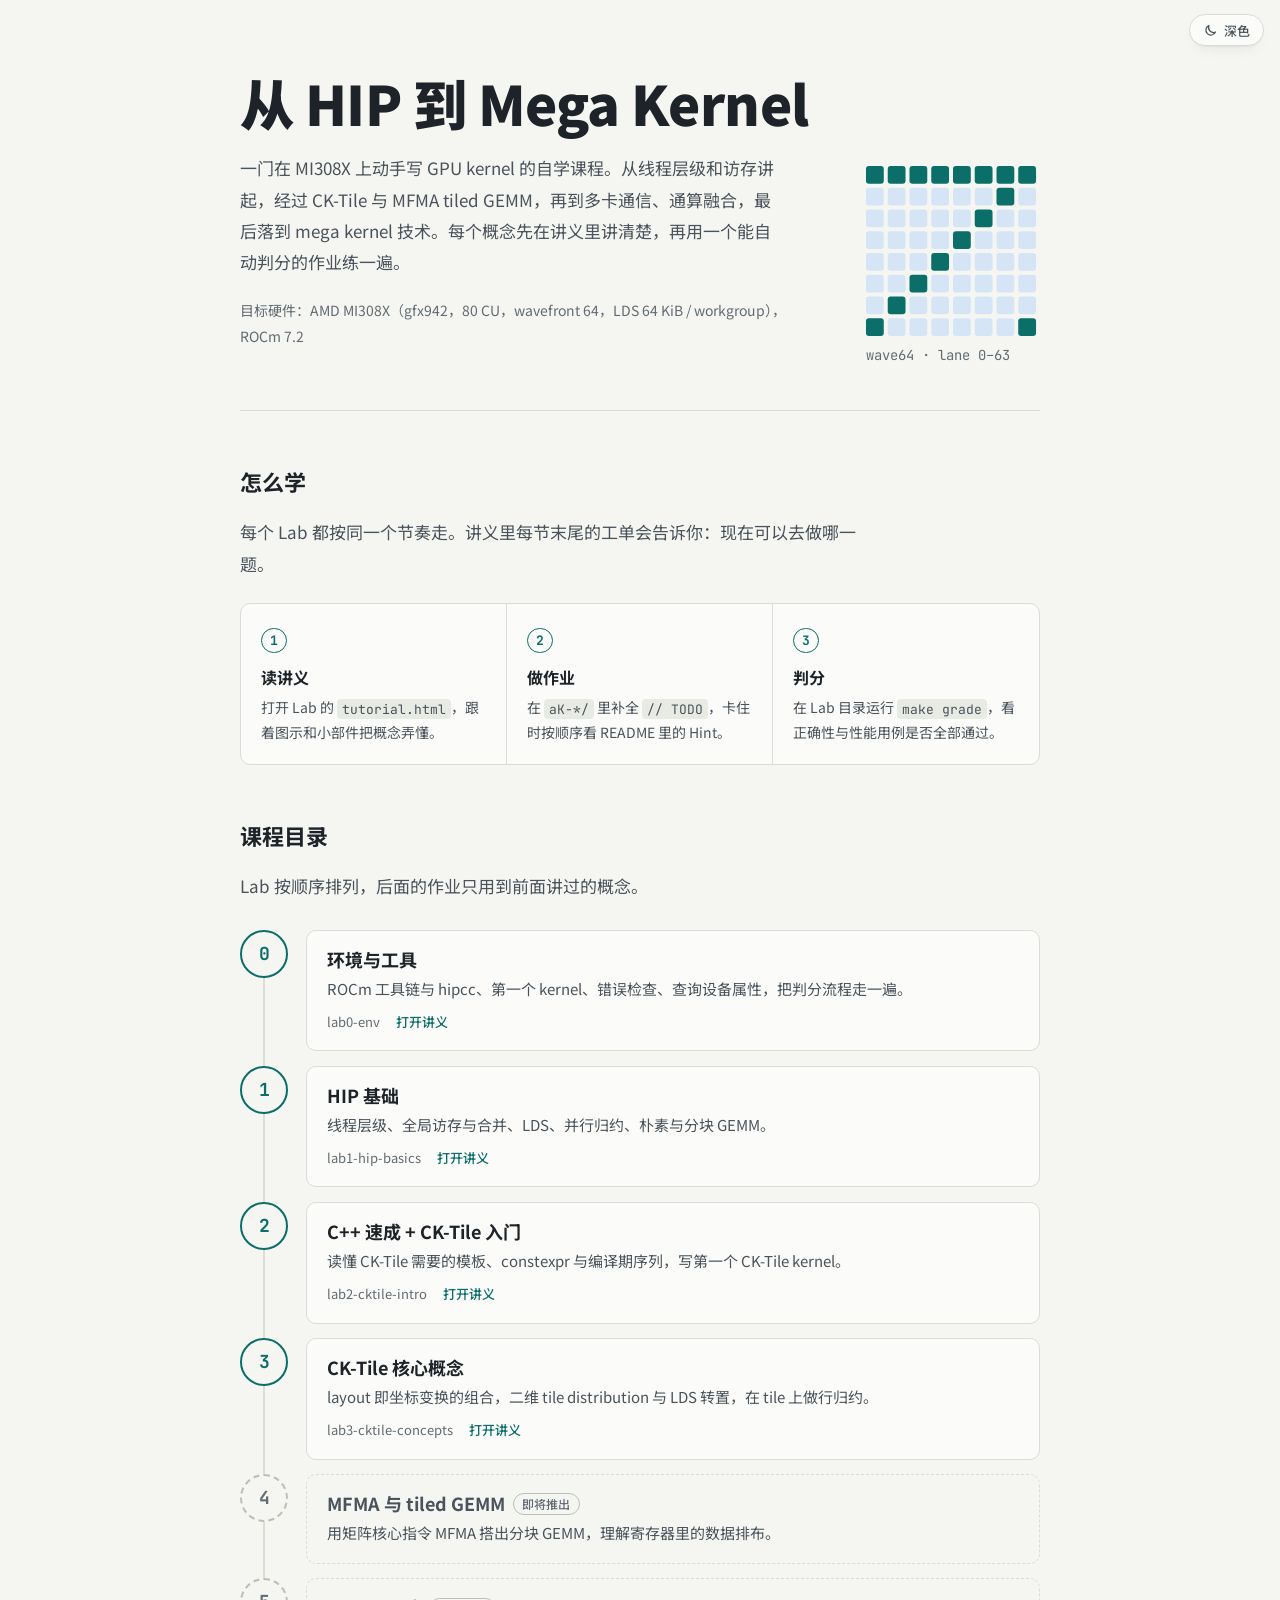
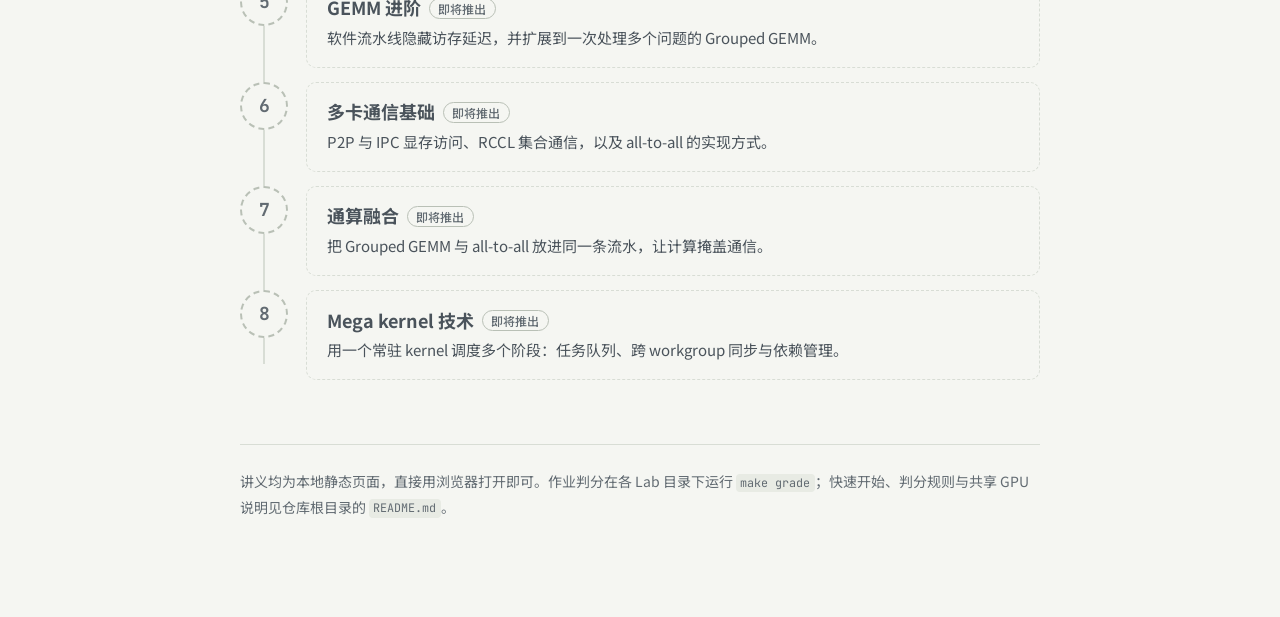
==== commit b5a9d856: "docs: phase 1 README, course index and verification summary Co-Authored-By: Claude <noreply@anthropi" ====
--- a/site/index.html
+++ b/site/index.html
@@ -103,7 +103,7 @@
       <span class="lab-num" aria-hidden="true">0</span>
       <a class="lab-card" href="../lab0-env/tutorial.html">
         <p class="lab-title">环境与工具</p>
-        <p class="lab-topics">ROCm 工具链、hipcc 编译、查询 GPU 参数、判分流程走一遍。</p>
+        <p class="lab-topics">ROCm 工具链与 hipcc、第一个 kernel、错误检查、查询设备属性，把判分流程走一遍。</p>
         <div class="lab-foot"><span>lab0-env</span><span class="go">打开讲义</span></div>
       </a>
     </li>
@@ -127,7 +127,7 @@
       <span class="lab-num" aria-hidden="true">3</span>
       <a class="lab-card" href="../lab3-cktile-concepts/tutorial.html">
         <p class="lab-title">CK-Tile 核心概念</p>
-        <p class="lab-topics">layout、tile distribution、tile window，以及用它们重写归约。</p>
+        <p class="lab-topics">layout 即坐标变换的组合，二维 tile distribution 与 LDS 转置，在 tile 上做行归约。</p>
         <div class="lab-foot"><span>lab3-cktile-concepts</span><span class="go">打开讲义</span></div>
       </a>
     </li>
@@ -170,7 +170,7 @@
 </section>
 
 <footer class="site-footer">
-  <p>讲义均为本地静态页面，直接用浏览器打开即可。作业判分在各 Lab 目录下运行 <code>make grade</code>。</p>
+  <p>讲义均为本地静态页面，直接用浏览器打开即可。作业判分在各 Lab 目录下运行 <code>make grade</code>；快速开始、判分规则与共享 GPU 说明见仓库根目录的 <code>README.md</code>。</p>
 </footer>
 </main>
 </body>
--- a/common/tutorial.css
+++ b/common/tutorial.css
@@ -13,7 +13,7 @@
   --paper-raised: #fbfcf9;   /* 抬升面：卡片、表格 */
   --ink: #1d2328;            /* 正文 */
   --ink-soft: #4a535b;       /* 次要文字 */
-  --ink-faint: #7b848b;      /* 注释、元信息 */
+  --ink-faint: #626b72;      /* 注释、元信息（浅底对比度 ≥ 4.5:1） */
   --rule: #d8ddd5;           /* 分隔线 */
   --rule-strong: #b9c0b6;
   --grid: rgba(11, 110, 105, 0.07);
@@ -39,7 +39,7 @@
   --hl-type: #0b6e69;
   --hl-string: #8a4a00;
   --hl-number: #a3341e;
-  --hl-comment: #6f7a72;
+  --hl-comment: #5c675f;
   --hl-func: #2b5c9e;
   --hl-meta: #a3341e;
 
@@ -68,6 +68,8 @@
   --toc-w: 16rem;
 }
 
+/* 深色 token 有两份完全相同的副本：跟随系统（此处）与手动切换 :root[data-theme="dark"]（下方）。
+   纯 CSS 无法在不引入构建步骤的前提下复用同一块声明——修改任一处时，务必同步另一处。 */
 @media (prefers-color-scheme: dark) {
   :root:not([data-theme="light"]) {
     color-scheme: dark;
@@ -119,6 +121,7 @@
   }
 }
 
+/* 手动深色：与上方 prefers-color-scheme 块保持同步（keep in sync） */
 :root[data-theme="dark"] {
   color-scheme: dark;
   --paper: #171c21;
@@ -554,6 +557,9 @@
 
 /* ---------- 窄屏 ---------- */
 @media (max-width: 960px) {
+  /* 顶部吸附目录条约 3rem 高：跳转锚点时留出空间，避免标题被遮住 */
+  html { scroll-padding-top: 0; } /* 只用标题的 scroll-margin，避免两者叠加留白过大 */
+  h2, h3, h4 { scroll-margin-top: 4.5rem; }
   body.tut { display: block; }
   .toc {
     position: sticky;
@@ -603,6 +609,11 @@
   .assignment-card .ac-rows dd + dt { margin-top: 0.4rem; }
   .assignment-card .ac-cmd code { white-space: normal; overflow-wrap: anywhere; }
   figure.diagram, .widget { padding: 0.9rem; }
+  /* 窄屏上 640 宽的示意图整体缩小后字太小：给 SVG 一个最小宽度，图在 figure 内横向滚动（页面本身不出现横向滚动） */
+  figure.diagram { overflow-x: auto; -webkit-overflow-scrolling: touch; }
+  figure.diagram svg { min-width: 540px; }
+  figure.diagram > figcaption { position: sticky; left: 0; }
+  figure.diagram > figcaption::before { content: "← 图可左右滑动 →"; display: block; margin-bottom: 0.35rem; font-size: 0.75rem; color: var(--ink-faint); text-align: center; letter-spacing: 0.05em; }
   pre { padding: 0.9rem 1rem; font-size: 0.8125rem; border-radius: 6px; }
 }
 
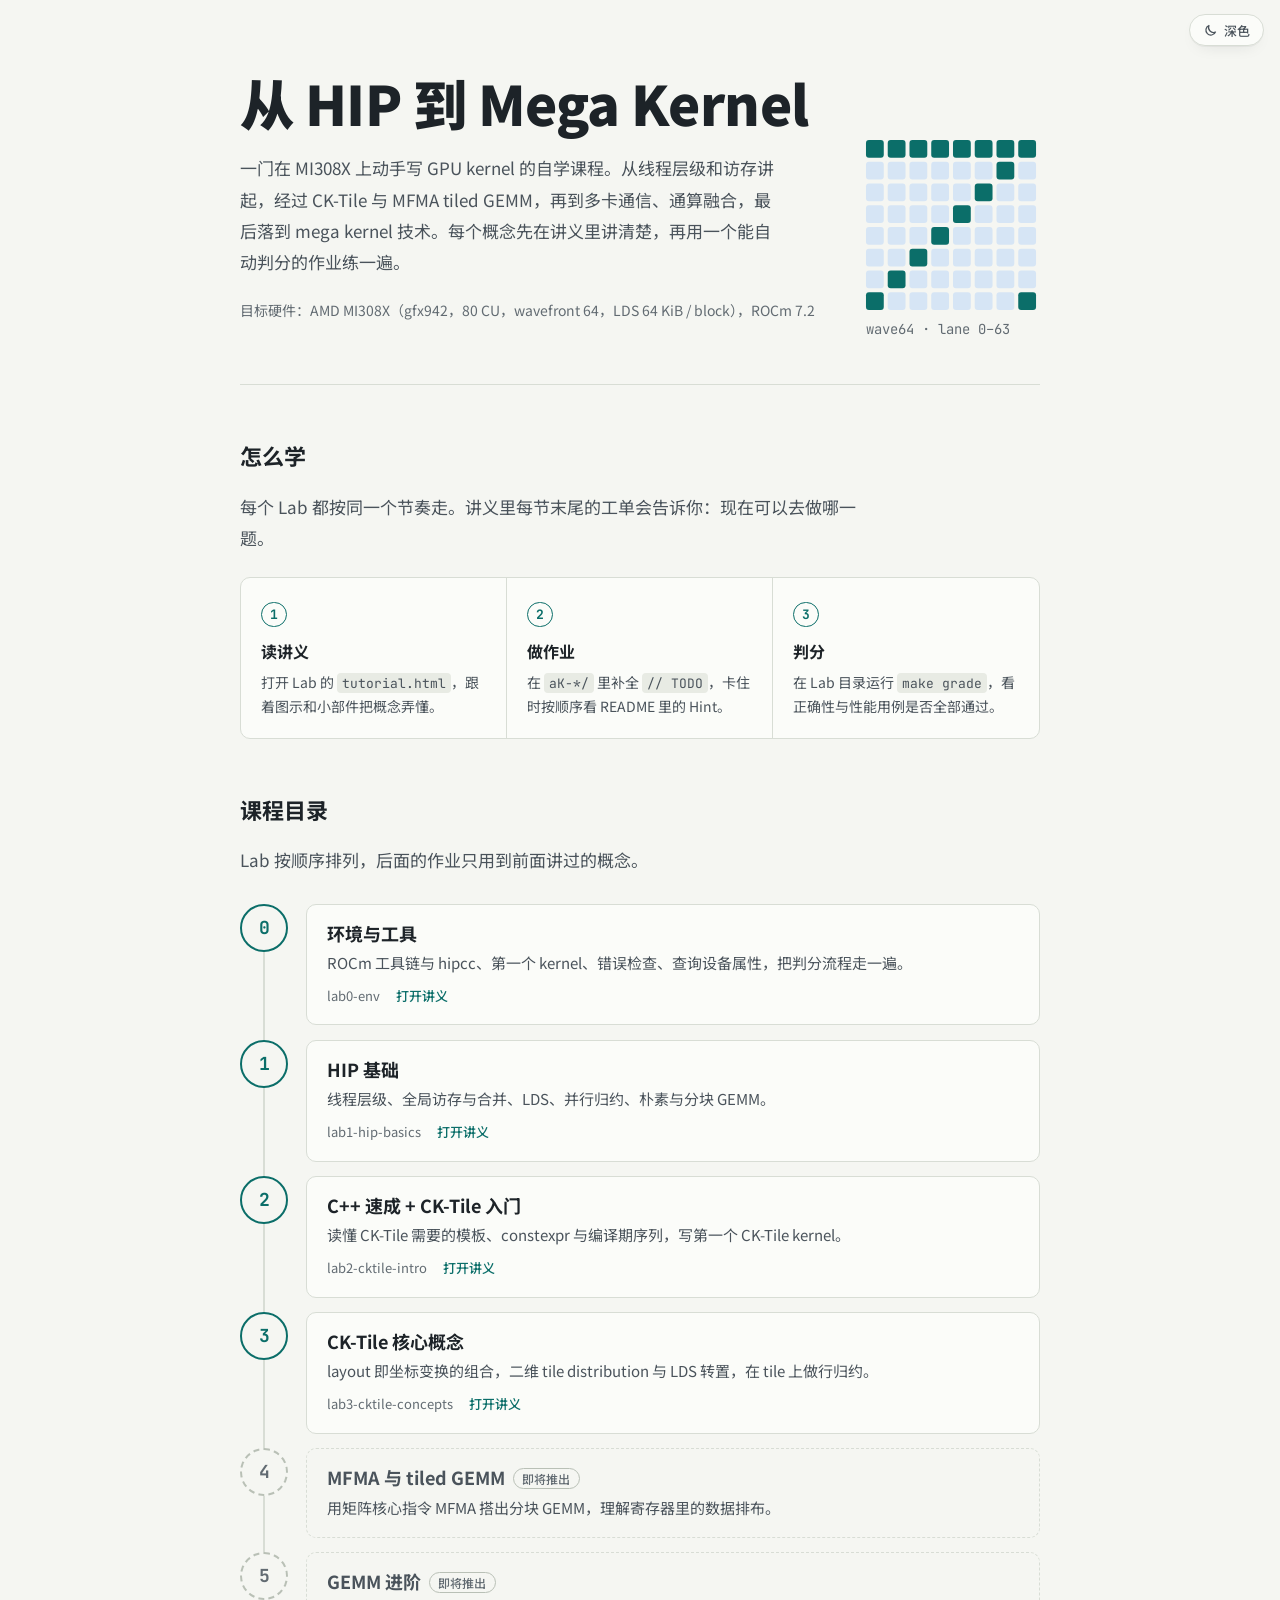
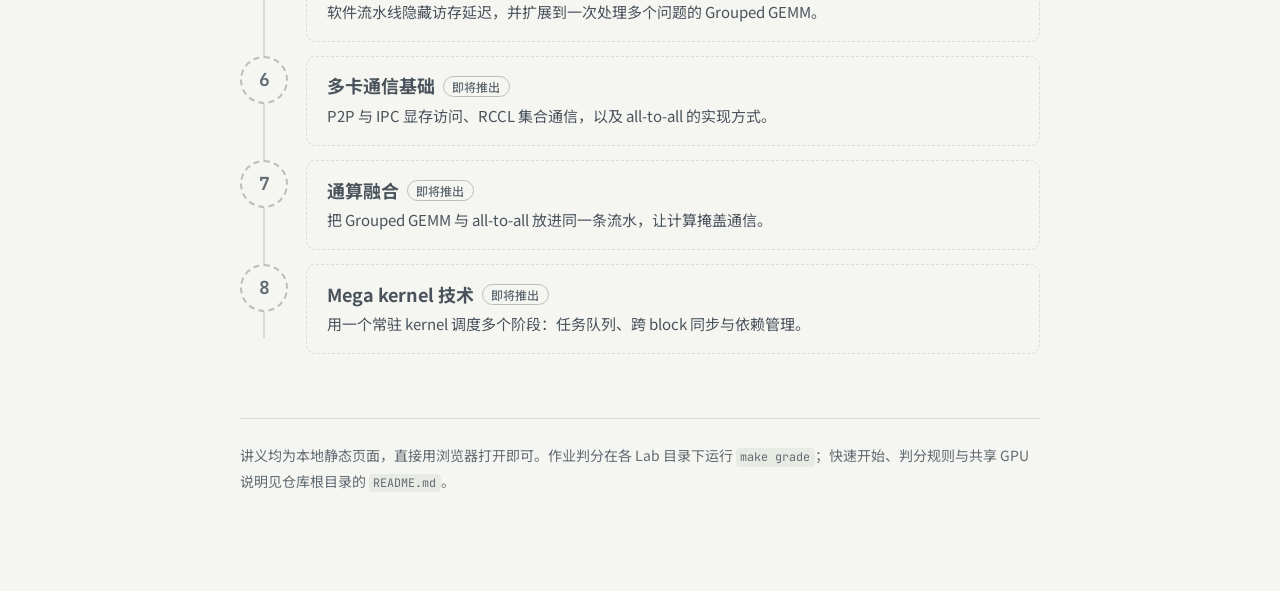
==== commit 4d948e52: "docs: phase 1 cross-lab continuity fixes (Labs 0–3) Resolve all 26 findings of the cross-lab continu" ====
--- a/site/index.html
+++ b/site/index.html
@@ -14,7 +14,7 @@
   <div>
     <h1>从 HIP 到 Mega Kernel</h1>
     <p class="lede">一门在 MI308X 上动手写 GPU kernel 的自学课程。从线程层级和访存讲起，经过 CK-Tile 与 MFMA tiled GEMM，再到多卡通信、通算融合，最后落到 mega kernel 技术。每个概念先在讲义里讲清楚，再用一个能自动判分的作业练一遍。</p>
-    <p class="hw">目标硬件：AMD MI308X（gfx942，80 CU，wavefront 64，LDS 64 KiB / workgroup），ROCm 7.2</p>
+    <p class="hw">目标硬件：AMD MI308X（gfx942，80 CU，wavefront 64，LDS 64 KiB / block），ROCm 7.2</p>
   </div>
   <svg class="wave-art" viewBox="-1 -1 89 102" role="img" aria-label="一个 wavefront 的 64 个 lane">
       <rect x="0" y="0" width="9" height="9" rx="1.5" class="on"/>
@@ -163,7 +163,7 @@
       <span class="lab-num" aria-hidden="true">8</span>
       <div class="lab-card">
         <p class="lab-title">Mega kernel 技术<span class="tag-soon">即将推出</span></p>
-        <p class="lab-topics">用一个常驻 kernel 调度多个阶段：任务队列、跨 workgroup 同步与依赖管理。</p>
+        <p class="lab-topics">用一个常驻 kernel 调度多个阶段：任务队列、跨 block 同步与依赖管理。</p>
       </div>
     </li>
   </ol>
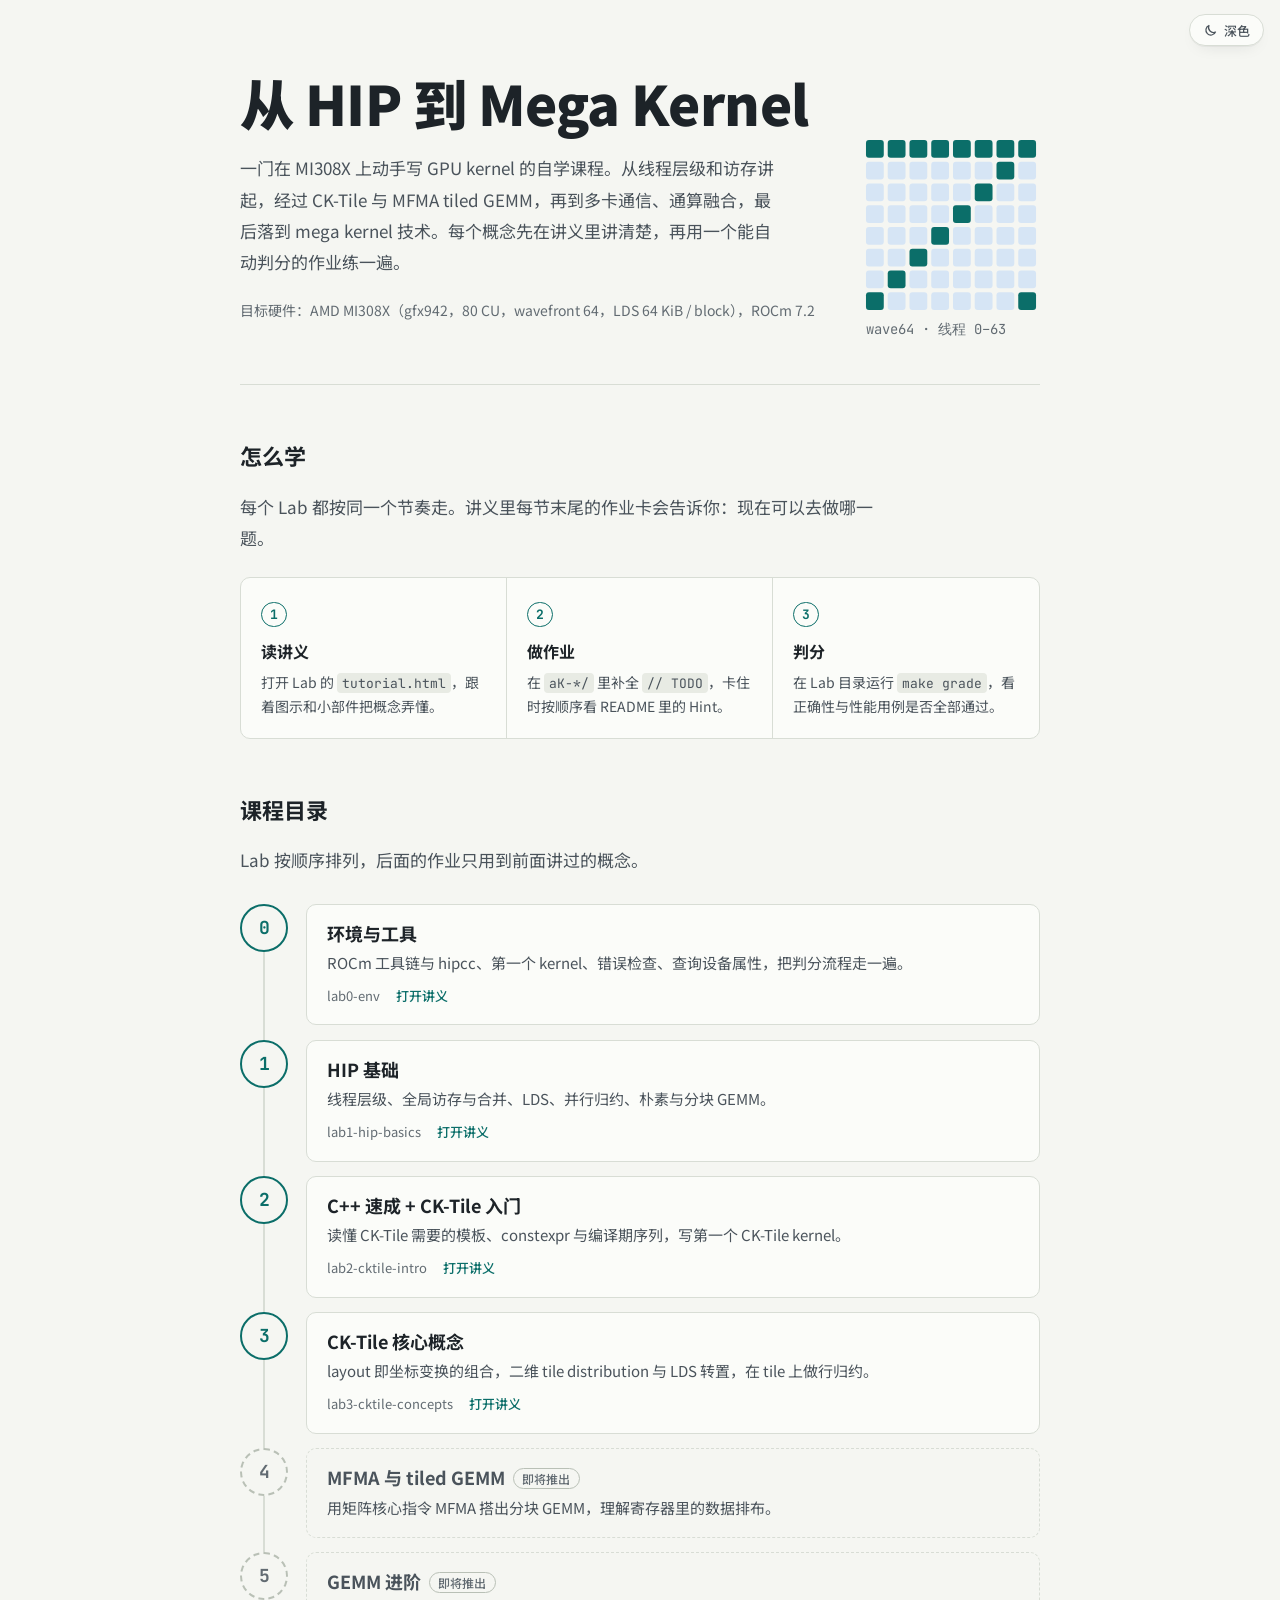
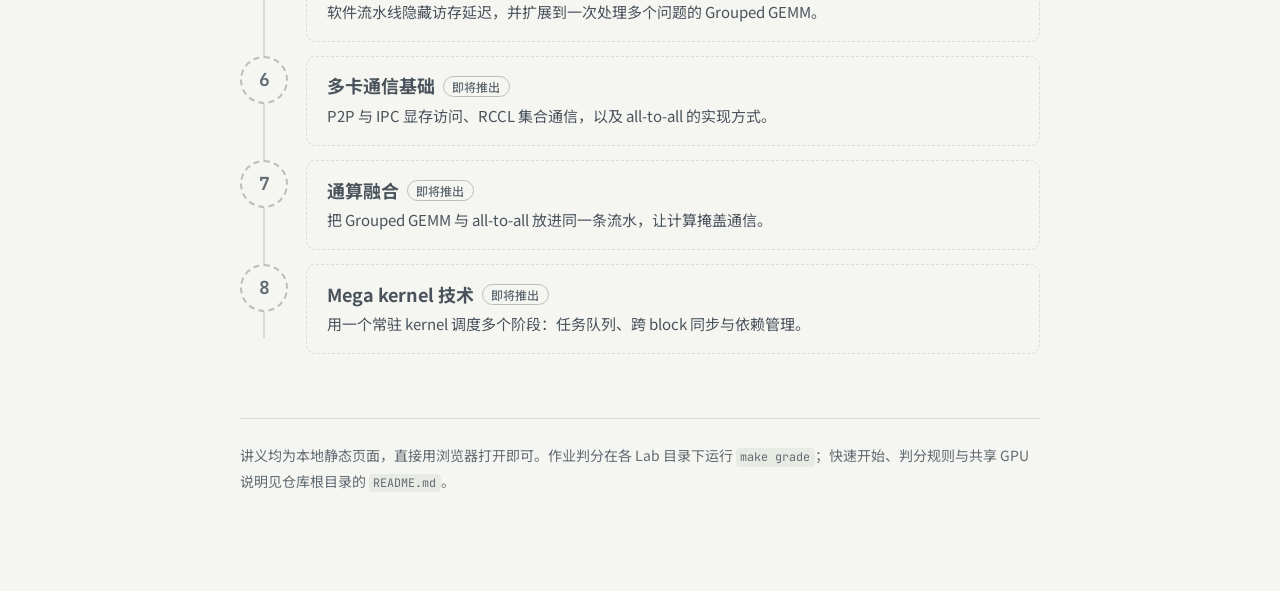
==== commit 71fa4f34: "docs(lab0,index): rewrite tutorial for readability, unify terms, fix inaccuracies Co-Authored-By: Cl" ====
--- a/site/index.html
+++ b/site/index.html
@@ -81,13 +81,13 @@
       <rect x="55" y="77" width="9" height="9" rx="1.5"/>
       <rect x="66" y="77" width="9" height="9" rx="1.5"/>
       <rect x="77" y="77" width="9" height="9" rx="1.5" class="on"/>
-      <text x="0" y="98">wave64 · lane 0–63</text>
+      <text x="0" y="98">wave64 · 线程 0–63</text>
   </svg>
 </header>
 
 <section class="site-section" aria-labelledby="how">
   <h2 id="how">怎么学</h2>
-  <p>每个 Lab 都按同一个节奏走。讲义里每节末尾的工单会告诉你：现在可以去做哪一题。</p>
+  <p>每个 Lab 都按同一个节奏走。讲义里每节末尾的作业卡会告诉你：现在可以去做哪一题。</p>
   <ol class="loop">
     <li><b>读讲义</b><span>打开 Lab 的 <code>tutorial.html</code>，跟着图示和小部件把概念弄懂。</span></li>
     <li><b>做作业</b><span>在 <code>aK-*/</code> 里补全 <code>// TODO</code>，卡住时按顺序看 README 里的 Hint。</span></li>
--- a/common/tutorial.css
+++ b/common/tutorial.css
@@ -419,6 +419,70 @@
 .callout :not(pre) > code { background: color-mix(in srgb, var(--paper-raised) 70%, transparent); }
 .callout pre { background: var(--paper-raised); }
 
+/* ---------- 细节折叠框 details.deep ----------
+   放次要的条件、例外和实测细节：默认收起，不读也能看懂正文。
+   与 .callout 同一套语言（左侧色条 + 浅底 + 小标签），用结构色 --accent，并以虚线色条区别于提示框。 */
+details.deep {
+  --c: var(--accent);
+  margin: 1.25rem auto 1.5rem;
+  background: color-mix(in srgb, var(--accent-soft) 45%, var(--paper-raised));
+  border-left: 4px dashed color-mix(in srgb, var(--c) 70%, transparent);
+  border-radius: 0 8px 8px 0;
+  font-size: 0.96rem;
+  line-height: 1.8;
+}
+details.deep > summary {
+  position: relative;
+  list-style: none;
+  cursor: pointer;
+  padding: 0.6rem 1.2rem 0.6rem 4.9rem;
+  color: var(--ink-soft);
+  font-weight: 500;
+  border-radius: 0 8px 8px 0;
+}
+details.deep > summary::-webkit-details-marker { display: none; }
+details.deep > summary::marker { content: ""; }
+/* 展开箭头：右向三角，展开后转向下 */
+details.deep > summary::before {
+  content: "";
+  position: absolute;
+  left: 1rem;
+  top: calc(0.6rem + 0.9em - 5px);
+  width: 0;
+  height: 0;
+  border-style: solid;
+  border-width: 5px 0 5px 7px;
+  border-color: transparent transparent transparent var(--c);
+  transition: transform 0.15s ease;
+}
+details.deep[open] > summary::before { transform: rotate(90deg); }
+/* “细节”标签 */
+details.deep > summary::after {
+  content: "细节";
+  position: absolute;
+  left: 2rem;
+  top: calc(0.6rem + 0.9em - 0.72em);
+  padding: 0 0.45em;
+  font-size: 0.75rem;
+  line-height: 1.45rem;
+  font-weight: 700;
+  letter-spacing: 0.05em;
+  color: var(--c);
+  border: 1px solid color-mix(in srgb, var(--c) 45%, transparent);
+  border-radius: 4px;
+  background: var(--paper-raised);
+}
+details.deep > summary:hover { color: var(--ink); background: color-mix(in srgb, var(--accent-soft) 60%, transparent); }
+details.deep > summary:focus-visible { outline-offset: -2px; }
+details.deep[open] > summary { color: var(--ink); border-bottom: 1px dashed color-mix(in srgb, var(--c) 35%, transparent); border-radius: 0 8px 0 0; }
+details.deep > :not(summary) { margin-left: 1.25rem; margin-right: 1.2rem; }
+details.deep > summary + * { margin-top: 0.8rem; }
+details.deep > :last-child { margin-bottom: 0; padding-bottom: 0.95rem; }
+details.deep ul, details.deep ol { padding-left: 1.4em; }
+details.deep :not(pre) > code { background: color-mix(in srgb, var(--paper-raised) 70%, transparent); }
+details.deep pre { background: var(--paper-raised); }
+details.deep table { font-size: 0.9rem; }
+
 /* ---------- Assignment 工单 ---------- */
 .assignment-card {
   display: grid;
@@ -681,6 +745,7 @@
 
 @media print {
   .toc, .theme-toggle, .copy-btn { display: none !important; }
+  details.deep > summary::before { display: none; }
   body.tut { display: block; }
   pre { white-space: pre-wrap; }
 }
